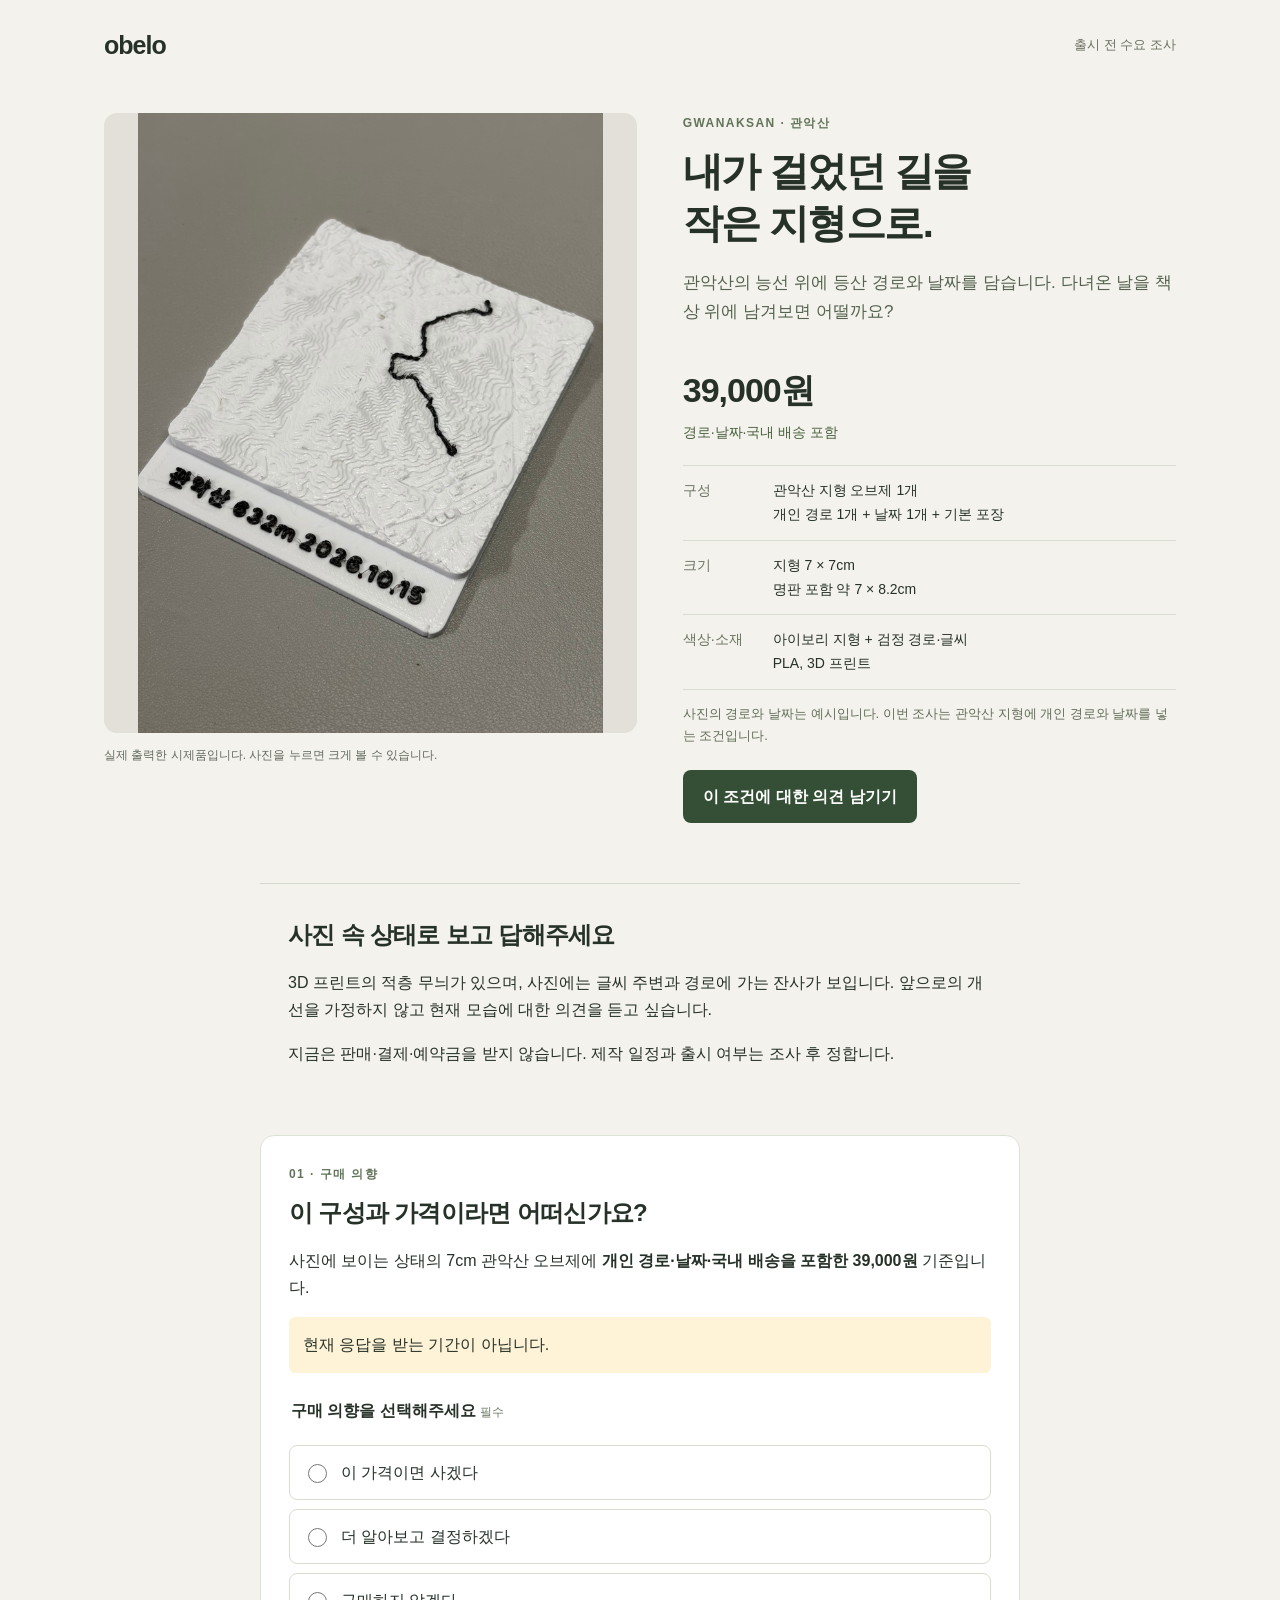
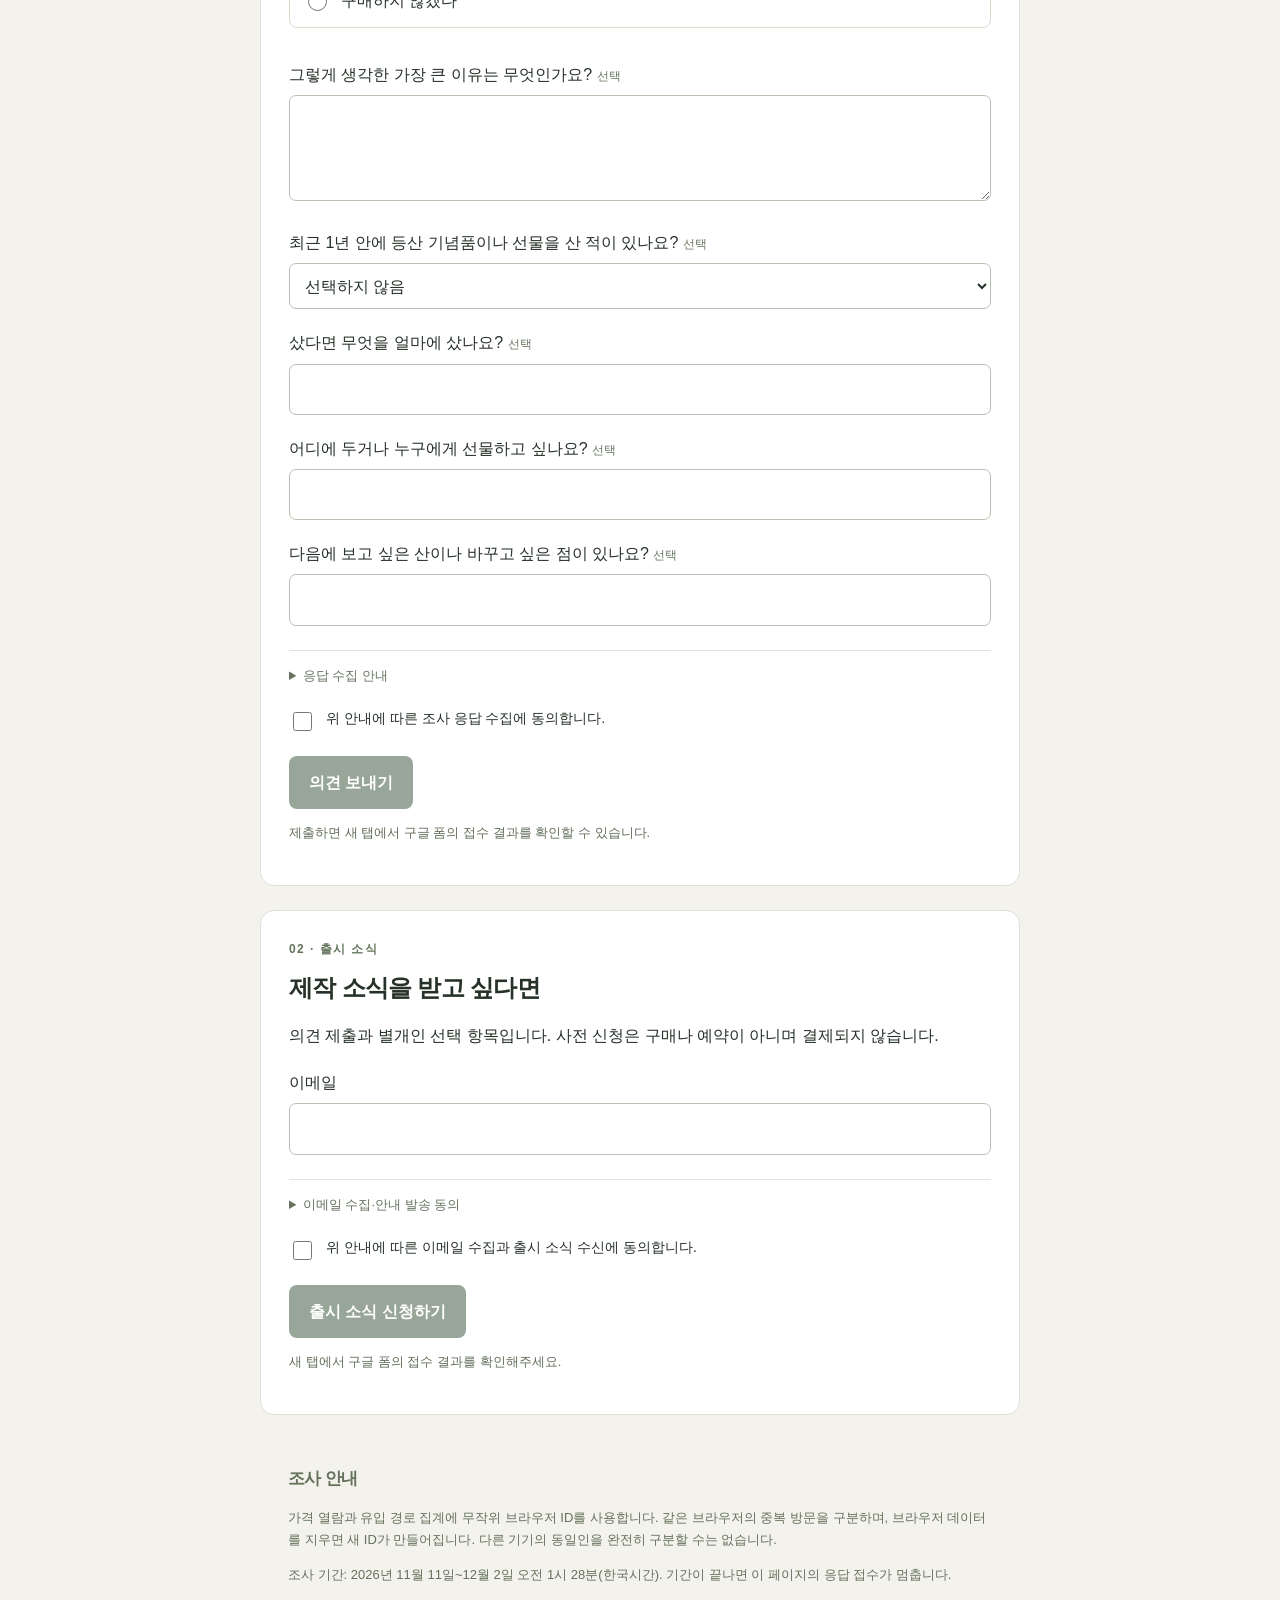
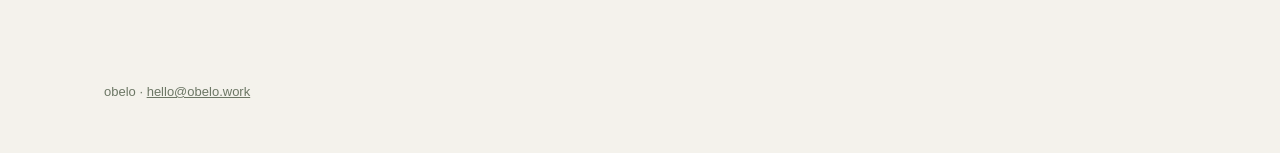
==== route-date-39k/index.html @ c146e379 "Launch 7cm real-photo route/date survey at KRW 39000 delivered" ====
<!doctype html>
<html lang="ko"><head><meta charset="utf-8"><meta name="viewport" content="width=device-width,initial-scale=1"><meta name="robots" content="noindex,nofollow"><title>관악산, 내가 걸었던 길을 담아 | obelo</title><meta name="description" content="7cm 관악산 지형 오브제. 경로·날짜·국내 배송 포함 39,000원 조건의 수요 조사입니다."><meta property="og:title" content="관악산, 내가 걸었던 길을 담아"><meta property="og:image" content="https://obeloworks.com/terrain-test/route-date-39k/actual-print.jpg"><link rel="stylesheet" href="style.css"><script src="config.js" defer></script><script src="app.js" defer></script></head>
<body><a class="skip" href="#main">본문으로 건너뛰기</a><header><a class="brand" href="#main">obelo</a><span>출시 전 수요 조사</span></header>
<main id="main"><section class="hero"><figure><a href="actual-print.jpg" target="_blank" rel="noopener"><img src="actual-print.jpg" width="2880" height="3840" alt="아이보리 관악산 지형 위 검정 경로와 산 이름·높이·날짜가 담긴 실제 출력물"></a><figcaption>실제 출력한 시제품입니다. 사진을 누르면 크게 볼 수 있습니다.</figcaption></figure>
<div class="offer"><p class="eyebrow">GWANAKSAN · 관악산</p><h1>내가 걸었던 길을<br>작은 지형으로.</h1><p class="intro">관악산의 능선 위에 등산 경로와 날짜를 담습니다. 다녀온 날을 책상 위에 남겨보면 어떨까요?</p><div id="price" class="price"><strong>39,000원</strong><span>경로·날짜·국내 배송 포함</span></div>
<dl><div><dt>구성</dt><dd>관악산 지형 오브제 1개<br>개인 경로 1개 + 날짜 1개 + 기본 포장</dd></div><div><dt>크기</dt><dd>지형 7 × 7cm<br>명판 포함 약 7 × 8.2cm</dd></div><div><dt>색상·소재</dt><dd>아이보리 지형 + 검정 경로·글씨<br>PLA, 3D 프린트</dd></div></dl>
<p class="note">사진의 경로와 날짜는 예시입니다. 이번 조사는 관악산 지형에 개인 경로와 날짜를 넣는 조건입니다.</p><a class="primary" href="#survey">이 조건에 대한 의견 남기기</a></div></section>
<section class="explain"><h2>사진 속 상태로 보고 답해주세요</h2><p>3D 프린트의 적층 무늬가 있으며, 사진에는 글씨 주변과 경로에 가는 잔사가 보입니다. 앞으로의 개선을 가정하지 않고 현재 모습에 대한 의견을 듣고 싶습니다.</p><p>지금은 판매·결제·예약금을 받지 않습니다. 제작 일정과 출시 여부는 조사 후 정합니다.</p></section>
<section class="panel" id="survey"><p class="eyebrow">01 · 구매 의향</p><h2>이 구성과 가격이라면 어떠신가요?</h2><p>사진에 보이는 상태의 7cm 관악산 오브제에 <b>개인 경로·날짜·국내 배송을 포함한 39,000원</b> 기준입니다.</p><p class="notice" id="period-status" hidden></p>
<form id="survey-form" method="post" target="_blank" rel="noopener"><fieldset><legend>구매 의향을 선택해주세요 <span>필수</span></legend><label class="choice"><input type="radio" name="intent-choice" value="yes" required>이 가격이면 사겠다</label><label class="choice"><input type="radio" name="intent-choice" value="maybe" required>더 알아보고 결정하겠다</label><label class="choice"><input type="radio" name="intent-choice" value="no" required>구매하지 않겠다</label></fieldset>
<label for="reason">그렇게 생각한 가장 큰 이유는 무엇인가요? <span>선택</span></label><textarea id="reason" maxlength="400" rows="3"></textarea>
<label for="past">최근 1년 안에 등산 기념품이나 선물을 산 적이 있나요? <span>선택</span></label><select id="past"><option value="">선택하지 않음</option><option value="self">내 기념품을 샀다</option><option value="gift">선물을 샀다</option><option value="both">둘 다 샀다</option><option value="none">없다</option></select>
<label for="past-detail">샀다면 무엇을 얼마에 샀나요? <span>선택</span></label><input id="past-detail" type="text" maxlength="160">
<label for="use">어디에 두거나 누구에게 선물하고 싶나요? <span>선택</span></label><input id="use" type="text" maxlength="160">
<label for="future">다음에 보고 싶은 산이나 바꾸고 싶은 점이 있나요? <span>선택</span></label><input id="future" type="text" maxlength="160">
<details class="privacy"><summary>응답 수집 안내</summary><p>수집 항목: 구매 의향과 답변, 무작위 방문자 ID, 유입 경로, 응답 시각. 목적: 가격·구성의 수요 확인. 보관: 조사와 출시 안내 종료 시까지, 최대 1년 후 삭제. 운영: obelo. 삭제 요청: <a href="mailto:hello@obelo.work">hello@obelo.work</a>. 이름·연락처 없이 답할 수 있습니다. 동의하지 않으면 응답을 제출할 수 없습니다.</p></details>
<label class="consent"><input id="survey-consent" type="checkbox" required>위 안내에 따른 조사 응답 수집에 동의합니다.</label><input class="trap" id="website" type="text" tabindex="-1" autocomplete="off" aria-hidden="true"><button type="submit">의견 보내기</button><p class="small" id="survey-message" role="status">제출하면 새 탭에서 구글 폼의 접수 결과를 확인할 수 있습니다.</p></form></section>
<section class="panel" id="notification"><p class="eyebrow">02 · 출시 소식</p><h2>제작 소식을 받고 싶다면</h2><p>의견 제출과 별개인 선택 항목입니다. 사전 신청은 구매나 예약이 아니며 결제되지 않습니다.</p><form id="signup-form" method="post" target="_blank" rel="noopener"><label for="email">이메일</label><input id="email" name="entry.1904911905" type="email" autocomplete="email" required maxlength="160">
<details class="privacy"><summary>이메일 수집·안내 발송 동의</summary><p>수집 항목: 이메일, 무작위 방문자 ID, 유입 경로, 선택한 구매 의향. 목적: 관악산 오브제 출시 안내와 수요 집계. 보관: 출시 안내 종료 시까지, 최대 1년 후 삭제. 운영: obelo. 동의 거부 시 출시 안내를 받을 수 없습니다. 삭제 요청: <a href="mailto:hello@obelo.work">hello@obelo.work</a>.</p></details>
<label class="consent"><input id="signup-consent" type="checkbox" required>위 안내에 따른 이메일 수집과 출시 소식 수신에 동의합니다.</label><button type="submit">출시 소식 신청하기</button><p class="small" id="signup-message" role="status">새 탭에서 구글 폼의 접수 결과를 확인해주세요.</p></form></section>
<section class="footnote"><h2>조사 안내</h2><p>가격 열람과 유입 경로 집계에 무작위 브라우저 ID를 사용합니다. 같은 브라우저의 중복 방문을 구분하며, 브라우저 데이터를 지우면 새 ID가 만들어집니다. 다른 기기의 동일인을 완전히 구분할 수는 없습니다.</p><p>조사 기간: 2026년 11월 11일~12월 2일 오전 1시 28분(한국시간). 기간이 끝나면 이 페이지의 응답 접수가 멈춥니다.</p></section><noscript><p class="notice">이 조사에는 자바스크립트가 필요합니다. 켠 뒤 새로고침해주세요.</p></noscript></main><footer>obelo · <a href="mailto:hello@obelo.work">hello@obelo.work</a></footer></body></html>
---- route-date-39k/style.css ----
*{box-sizing:border-box}html{scroll-behavior:smooth}body{margin:0;color:#263128;background:#f4f2ec;font:16px/1.7 -apple-system,BlinkMacSystemFont,"Apple SD Gothic Neo",sans-serif}a{color:inherit}header,main,footer{max-width:1120px;margin:auto}header{padding:24px;display:flex;justify-content:space-between;align-items:center}header span{font-size:13px;color:#687061}.brand{font-size:25px;font-weight:700;text-decoration:none;letter-spacing:-1px}.skip{position:fixed;top:-90px;background:white;padding:12px;z-index:9}.skip:focus{top:0}.hero{display:grid;grid-template-columns:1.08fr 1fr;gap:46px;padding:22px 24px 36px;align-items:start}figure{margin:0}figure img{width:100%;height:auto;max-height:620px;object-fit:contain;border-radius:13px;display:block;background:#e2e0d8}figcaption{font-size:12px;color:#636b60;margin-top:12px}.eyebrow{font-size:12px;letter-spacing:.12em;font-weight:650;color:#61745a;margin:0 0 12px}h1{font-size:40px;letter-spacing:-1.6px;line-height:1.3;margin:12px 0 20px}h2{font-size:24px;line-height:1.45;letter-spacing:-.7px;margin:0 0 15px}.intro{font-size:17px;color:#54624f}.price{padding:18px 0 20px;display:flex;flex-direction:column;gap:2px}.price strong{font-size:34px;letter-spacing:-1px}.price span{font-size:14px;color:#49613f}dl{margin:0;border-top:1px solid #d8dcd1}dl>div{display:grid;grid-template-columns:80px 1fr;gap:10px;border-bottom:1px solid #d8dcd1;padding:13px 0;font-size:14px}dt{color:#697461}dd{margin:0}.note,.small{font-size:13px;color:#626e5a}.primary,button{min-height:46px;background:#344f36;color:white;border:0;border-radius:8px;font:inherit;font-weight:600;padding:13px 20px;cursor:pointer;display:inline-block;text-decoration:none}.primary{margin-top:10px}button:hover,.primary:hover{background:#263d29}.explain,.panel,.footnote{max-width:760px;margin:24px auto;padding:28px}.explain{border-top:1px solid #d5d9cd;padding-top:34px}.panel{background:#fff;border:1px solid #dde1d6;border-radius:14px;scroll-margin-top:20px}fieldset{border:0;padding:0;margin:24px 0}legend{font-weight:600;margin-bottom:12px}label{display:block;margin-top:20px;margin-bottom:7px}label span,legend span{font-size:12px;font-weight:400;color:#697663}input[type=text],input[type=email],textarea,select{width:100%;font:inherit;background:#fff;border:1px solid #b7c1b1;border-radius:7px;padding:11px;color:#263128;min-height:46px}textarea{resize:vertical}.choice,.consent{display:flex;gap:11px;align-items:flex-start}.choice{border:1px solid #d7dece;border-radius:8px;padding:13px;margin:9px 0}.choice:has(input:checked){background:#eef3e8;border-color:#6e8c64}input[type=checkbox],input[type=radio]{width:19px;height:19px;flex-shrink:0;margin-top:5px;accent-color:#3d603b}.consent{font-size:14px;margin-bottom:22px}.privacy{font-size:13px;color:#66725f;border-top:1px solid #e0e4da;padding-top:14px;margin-top:24px}.privacy summary{cursor:pointer}.trap{position:absolute!important;left:-9999px;width:1px!important;height:1px!important;opacity:0}footer{padding:30px 24px 50px;color:#6c7765;font-size:13px}.footnote{font-size:13px;color:#64715b}.footnote h2{font-size:17px}.notice{padding:14px;background:#fff3d7;border-radius:6px}button:disabled{opacity:.5;cursor:default}:focus-visible{outline:3px solid #bd9142;outline-offset:3px}[hidden]{display:none!important}@media(max-width:720px){header{padding:18px}.hero{grid-template-columns:1fr;gap:24px;padding:8px 18px 24px}figure img{max-height:530px}h1{font-size:34px}.offer{padding:4px 3px}.explain,.panel,.footnote{margin:20px 14px;padding:23px}.price strong{font-size:32px}button,.primary{width:100%;text-align:center}}@media(prefers-reduced-motion:reduce){html{scroll-behavior:auto}}
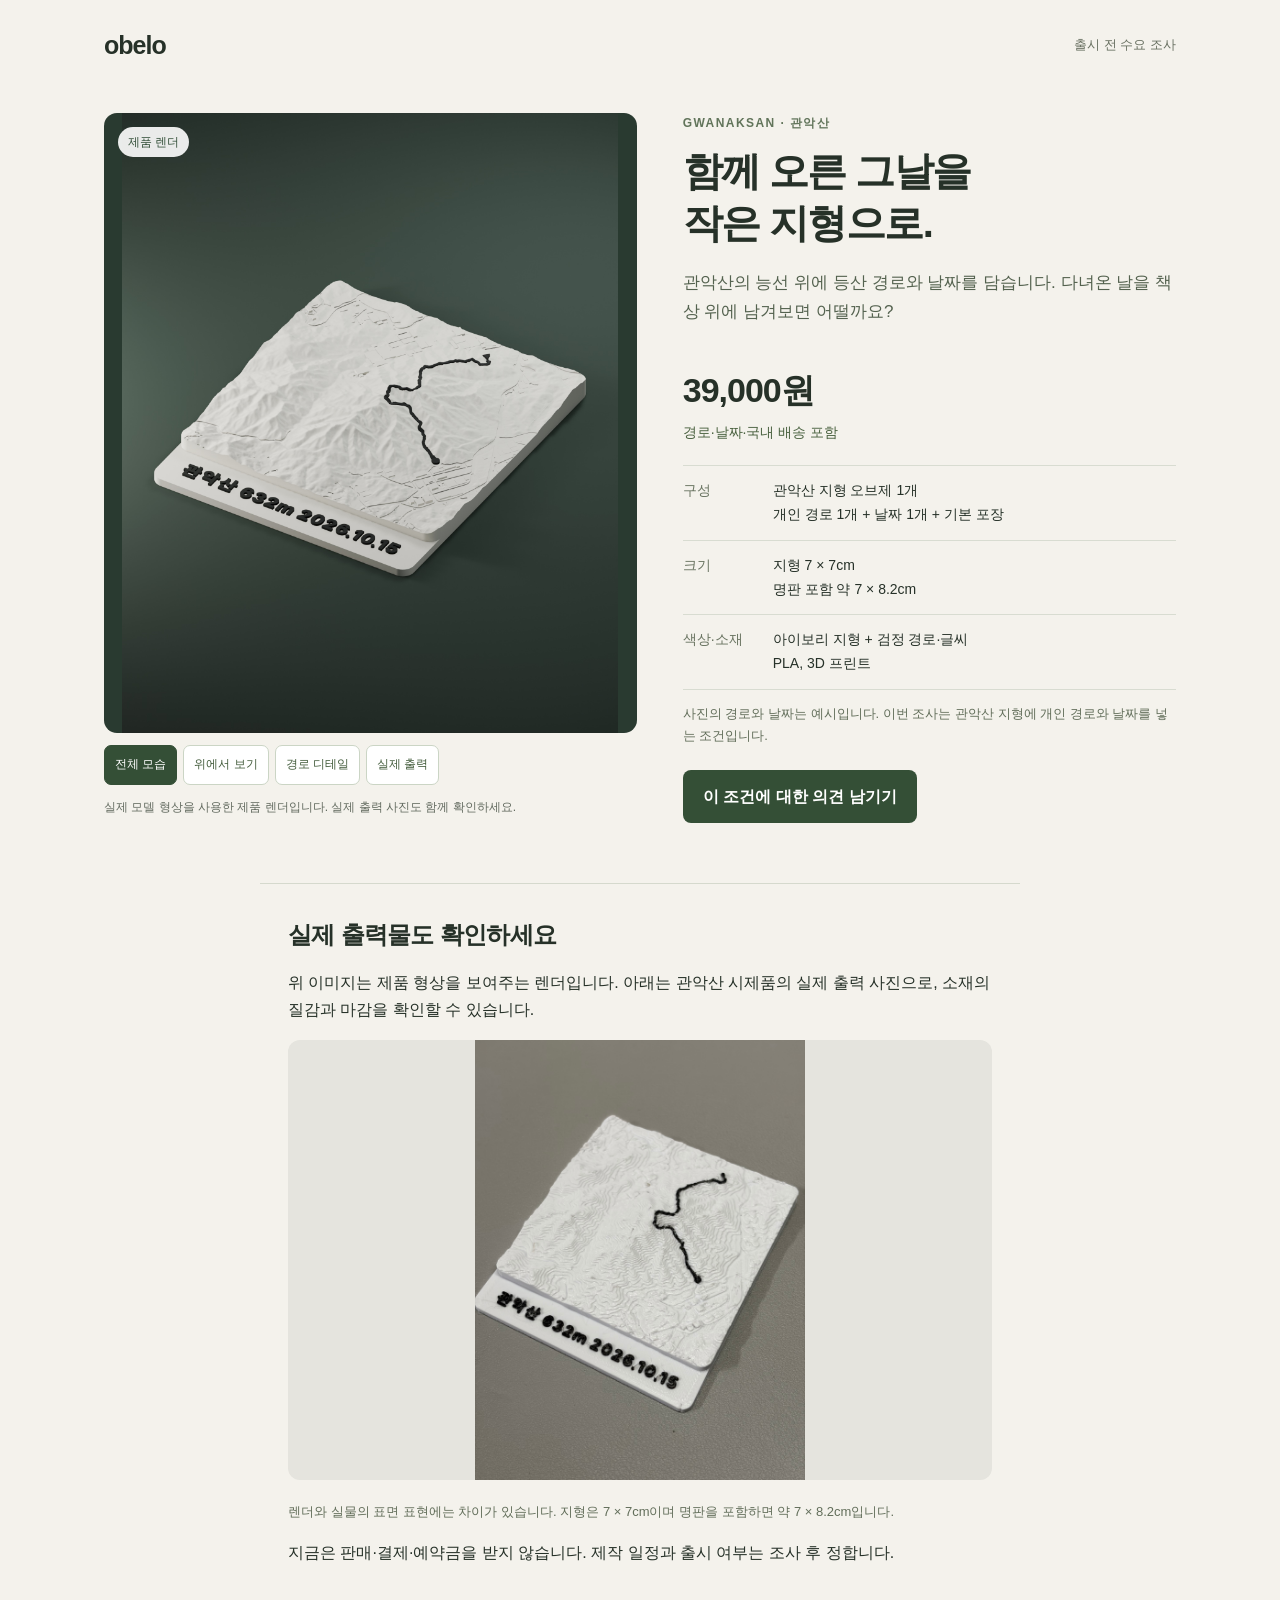
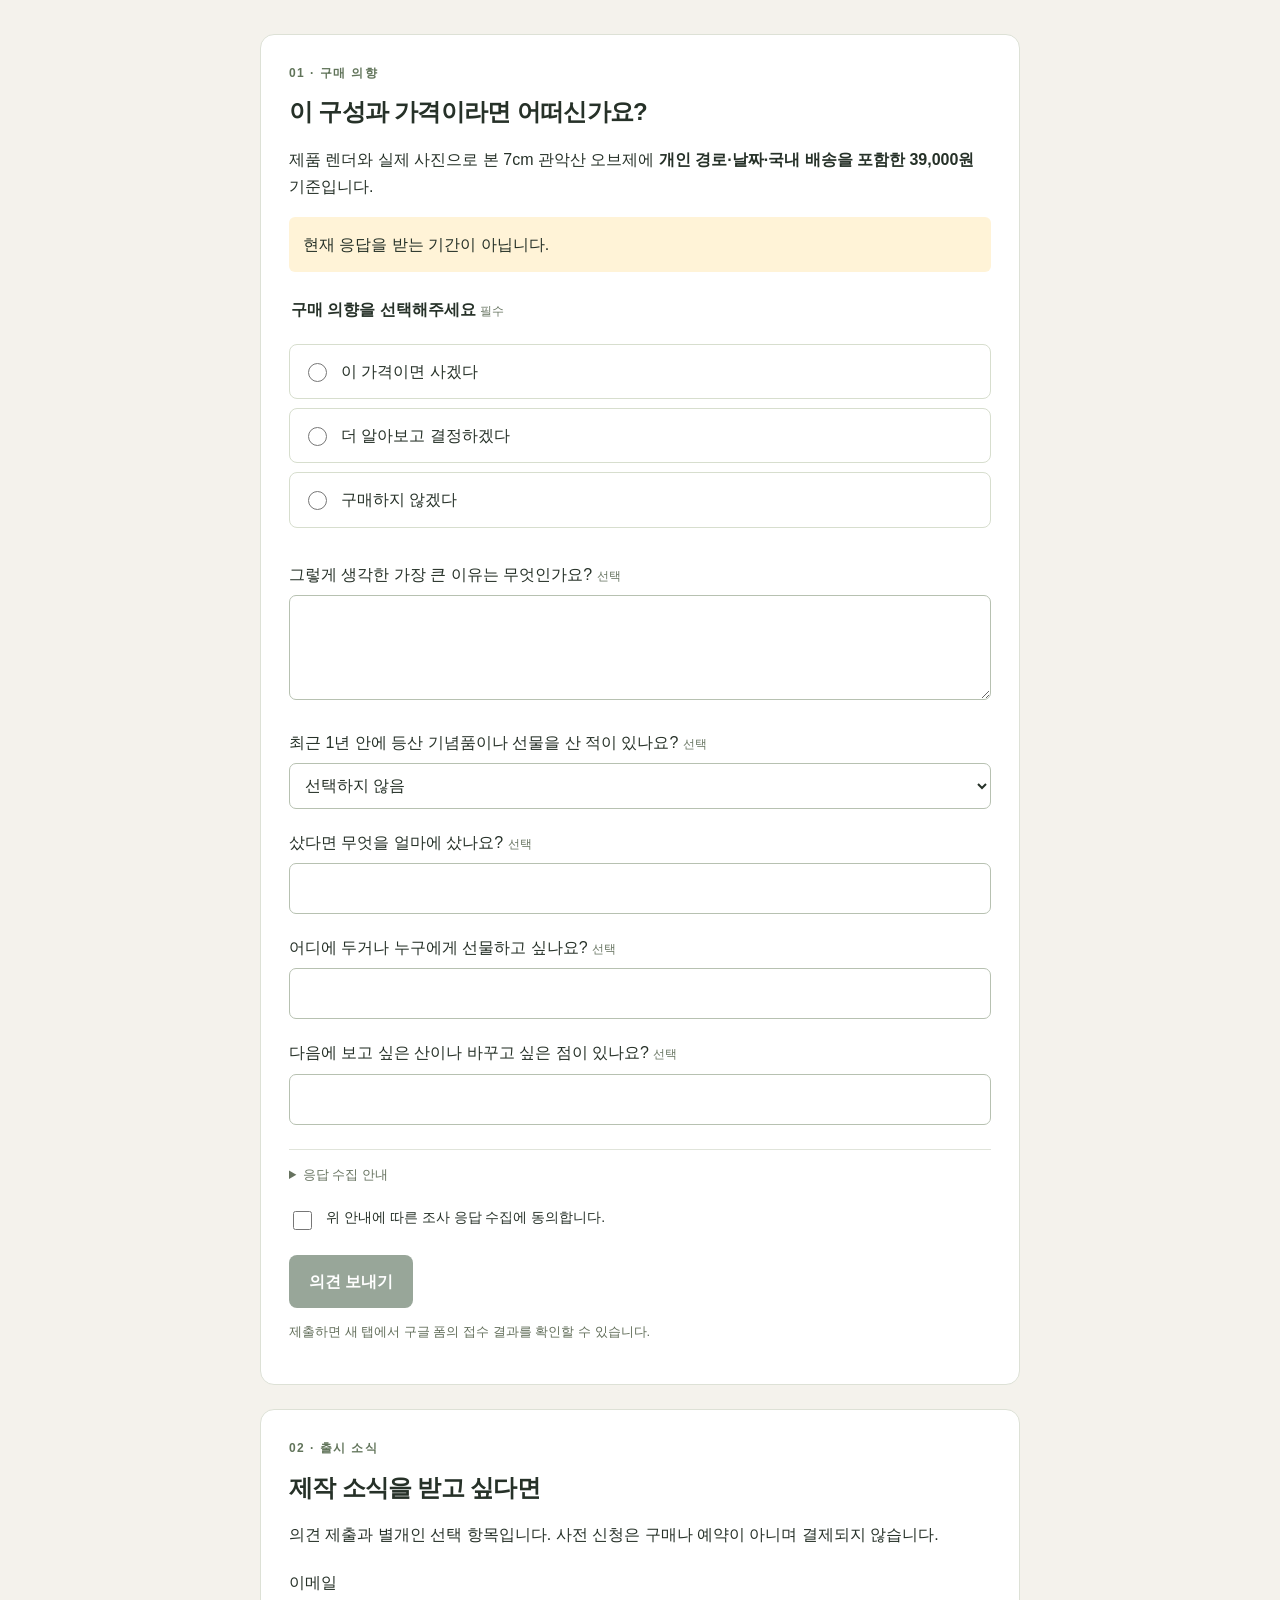
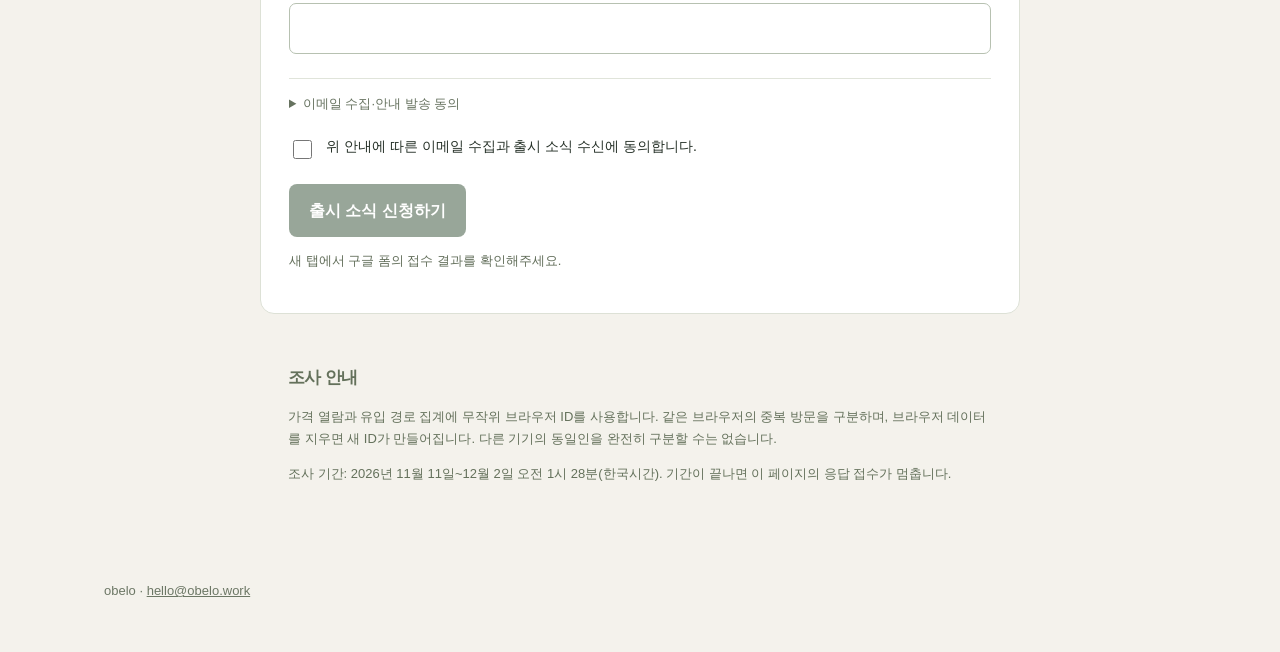
==== commit 3ec3910d: "Use faithful render gallery and separate render-led survey cohort" ====
--- a/route-date-39k/index.html
+++ b/route-date-39k/index.html
@@ -1,12 +1,12 @@
 <!doctype html>
-<html lang="ko"><head><meta charset="utf-8"><meta name="viewport" content="width=device-width,initial-scale=1"><meta name="robots" content="noindex,nofollow"><title>관악산, 내가 걸었던 길을 담아 | obelo</title><meta name="description" content="7cm 관악산 지형 오브제. 경로·날짜·국내 배송 포함 39,000원 조건의 수요 조사입니다."><meta property="og:title" content="관악산, 내가 걸었던 길을 담아"><meta property="og:image" content="https://obeloworks.com/terrain-test/route-date-39k/actual-print.jpg"><link rel="stylesheet" href="style.css"><script src="config.js" defer></script><script src="app.js" defer></script></head>
+<html lang="ko"><head><meta charset="utf-8"><meta name="viewport" content="width=device-width,initial-scale=1"><meta name="robots" content="noindex,nofollow"><title>관악산, 내가 걸었던 길을 담아 | obelo</title><meta name="description" content="7cm 관악산 지형 오브제. 경로·날짜·국내 배송 포함 39,000원 조건의 수요 조사입니다."><meta property="og:title" content="관악산, 내가 걸었던 길을 담아"><meta property="og:image" content="https://obeloworks.com/terrain-test/route-date-39k/hero-render.jpg"><link rel="stylesheet" href="style.css?v=render2"><script src="config.js?v=render2" defer></script><script src="app.js?v=render2" defer></script></head>
 <body><a class="skip" href="#main">본문으로 건너뛰기</a><header><a class="brand" href="#main">obelo</a><span>출시 전 수요 조사</span></header>
-<main id="main"><section class="hero"><figure><a href="actual-print.jpg" target="_blank" rel="noopener"><img src="actual-print.jpg" width="2880" height="3840" alt="아이보리 관악산 지형 위 검정 경로와 산 이름·높이·날짜가 담긴 실제 출력물"></a><figcaption>실제 출력한 시제품입니다. 사진을 누르면 크게 볼 수 있습니다.</figcaption></figure>
-<div class="offer"><p class="eyebrow">GWANAKSAN · 관악산</p><h1>내가 걸었던 길을<br>작은 지형으로.</h1><p class="intro">관악산의 능선 위에 등산 경로와 날짜를 담습니다. 다녀온 날을 책상 위에 남겨보면 어떨까요?</p><div id="price" class="price"><strong>39,000원</strong><span>경로·날짜·국내 배송 포함</span></div>
+<main id="main"><section class="hero"><figure class="render-gallery"><div class="hero-media"><span id="media-kind" class="media-kind">제품 렌더</span><a id="hero-zoom" href="hero-render.jpg" target="_blank" rel="noopener"><img id="hero-image" src="hero-render.jpg" width="1600" height="2000" alt="관악산 7cm 지형 오브제 제품 렌더. 아이보리 지형과 검정 경로·날짜"></a></div><div class="gallery-options" aria-label="제품 이미지 선택"><button type="button" data-image="hero" aria-pressed="true">전체 모습</button><button type="button" data-image="top" aria-pressed="false">위에서 보기</button><button type="button" data-image="detail" aria-pressed="false">경로 디테일</button><button type="button" data-image="actual" aria-pressed="false">실제 출력</button></div><figcaption id="hero-caption">실제 모델 형상을 사용한 제품 렌더입니다. 실제 출력 사진도 함께 확인하세요.</figcaption></figure>
+<div class="offer"><p class="eyebrow">GWANAKSAN · 관악산</p><h1>함께 오른 그날을<br>작은 지형으로.</h1><p class="intro">관악산의 능선 위에 등산 경로와 날짜를 담습니다. 다녀온 날을 책상 위에 남겨보면 어떨까요?</p><div id="price" class="price"><strong>39,000원</strong><span>경로·날짜·국내 배송 포함</span></div>
 <dl><div><dt>구성</dt><dd>관악산 지형 오브제 1개<br>개인 경로 1개 + 날짜 1개 + 기본 포장</dd></div><div><dt>크기</dt><dd>지형 7 × 7cm<br>명판 포함 약 7 × 8.2cm</dd></div><div><dt>색상·소재</dt><dd>아이보리 지형 + 검정 경로·글씨<br>PLA, 3D 프린트</dd></div></dl>
 <p class="note">사진의 경로와 날짜는 예시입니다. 이번 조사는 관악산 지형에 개인 경로와 날짜를 넣는 조건입니다.</p><a class="primary" href="#survey">이 조건에 대한 의견 남기기</a></div></section>
-<section class="explain"><h2>사진 속 상태로 보고 답해주세요</h2><p>3D 프린트의 적층 무늬가 있으며, 사진에는 글씨 주변과 경로에 가는 잔사가 보입니다. 앞으로의 개선을 가정하지 않고 현재 모습에 대한 의견을 듣고 싶습니다.</p><p>지금은 판매·결제·예약금을 받지 않습니다. 제작 일정과 출시 여부는 조사 후 정합니다.</p></section>
-<section class="panel" id="survey"><p class="eyebrow">01 · 구매 의향</p><h2>이 구성과 가격이라면 어떠신가요?</h2><p>사진에 보이는 상태의 7cm 관악산 오브제에 <b>개인 경로·날짜·국내 배송을 포함한 39,000원</b> 기준입니다.</p><p class="notice" id="period-status" hidden></p>
+<section class="explain" id="actual"><h2>실제 출력물도 확인하세요</h2><p>위 이미지는 제품 형상을 보여주는 렌더입니다. 아래는 관악산 시제품의 실제 출력 사진으로, 소재의 질감과 마감을 확인할 수 있습니다.</p><a href="actual-print.jpg" target="_blank" rel="noopener"><img id="actual-photo" class="actual-photo" src="actual-print.jpg" width="2880" height="3840" alt="관악산 시제품의 실제 출력 사진. 표면의 적층 무늬와 검정 경로·글씨"></a><p class="note">렌더와 실물의 표면 표현에는 차이가 있습니다. 지형은 7 × 7cm이며 명판을 포함하면 약 7 × 8.2cm입니다.</p><p>지금은 판매·결제·예약금을 받지 않습니다. 제작 일정과 출시 여부는 조사 후 정합니다.</p></section>
+<section class="panel" id="survey"><p class="eyebrow">01 · 구매 의향</p><h2>이 구성과 가격이라면 어떠신가요?</h2><p>제품 렌더와 실제 사진으로 본 7cm 관악산 오브제에 <b>개인 경로·날짜·국내 배송을 포함한 39,000원</b> 기준입니다.</p><p class="notice" id="period-status" hidden></p>
 <form id="survey-form" method="post" target="_blank" rel="noopener"><fieldset><legend>구매 의향을 선택해주세요 <span>필수</span></legend><label class="choice"><input type="radio" name="intent-choice" value="yes" required>이 가격이면 사겠다</label><label class="choice"><input type="radio" name="intent-choice" value="maybe" required>더 알아보고 결정하겠다</label><label class="choice"><input type="radio" name="intent-choice" value="no" required>구매하지 않겠다</label></fieldset>
 <label for="reason">그렇게 생각한 가장 큰 이유는 무엇인가요? <span>선택</span></label><textarea id="reason" maxlength="400" rows="3"></textarea>
 <label for="past">최근 1년 안에 등산 기념품이나 선물을 산 적이 있나요? <span>선택</span></label><select id="past"><option value="">선택하지 않음</option><option value="self">내 기념품을 샀다</option><option value="gift">선물을 샀다</option><option value="both">둘 다 샀다</option><option value="none">없다</option></select>
--- a/route-date-39k/style.css
+++ b/route-date-39k/style.css
@@ -1 +1,3 @@
 *{box-sizing:border-box}html{scroll-behavior:smooth}body{margin:0;color:#263128;background:#f4f2ec;font:16px/1.7 -apple-system,BlinkMacSystemFont,"Apple SD Gothic Neo",sans-serif}a{color:inherit}header,main,footer{max-width:1120px;margin:auto}header{padding:24px;display:flex;justify-content:space-between;align-items:center}header span{font-size:13px;color:#687061}.brand{font-size:25px;font-weight:700;text-decoration:none;letter-spacing:-1px}.skip{position:fixed;top:-90px;background:white;padding:12px;z-index:9}.skip:focus{top:0}.hero{display:grid;grid-template-columns:1.08fr 1fr;gap:46px;padding:22px 24px 36px;align-items:start}figure{margin:0}figure img{width:100%;height:auto;max-height:620px;object-fit:contain;border-radius:13px;display:block;background:#e2e0d8}figcaption{font-size:12px;color:#636b60;margin-top:12px}.eyebrow{font-size:12px;letter-spacing:.12em;font-weight:650;color:#61745a;margin:0 0 12px}h1{font-size:40px;letter-spacing:-1.6px;line-height:1.3;margin:12px 0 20px}h2{font-size:24px;line-height:1.45;letter-spacing:-.7px;margin:0 0 15px}.intro{font-size:17px;color:#54624f}.price{padding:18px 0 20px;display:flex;flex-direction:column;gap:2px}.price strong{font-size:34px;letter-spacing:-1px}.price span{font-size:14px;color:#49613f}dl{margin:0;border-top:1px solid #d8dcd1}dl>div{display:grid;grid-template-columns:80px 1fr;gap:10px;border-bottom:1px solid #d8dcd1;padding:13px 0;font-size:14px}dt{color:#697461}dd{margin:0}.note,.small{font-size:13px;color:#626e5a}.primary,button{min-height:46px;background:#344f36;color:white;border:0;border-radius:8px;font:inherit;font-weight:600;padding:13px 20px;cursor:pointer;display:inline-block;text-decoration:none}.primary{margin-top:10px}button:hover,.primary:hover{background:#263d29}.explain,.panel,.footnote{max-width:760px;margin:24px auto;padding:28px}.explain{border-top:1px solid #d5d9cd;padding-top:34px}.panel{background:#fff;border:1px solid #dde1d6;border-radius:14px;scroll-margin-top:20px}fieldset{border:0;padding:0;margin:24px 0}legend{font-weight:600;margin-bottom:12px}label{display:block;margin-top:20px;margin-bottom:7px}label span,legend span{font-size:12px;font-weight:400;color:#697663}input[type=text],input[type=email],textarea,select{width:100%;font:inherit;background:#fff;border:1px solid #b7c1b1;border-radius:7px;padding:11px;color:#263128;min-height:46px}textarea{resize:vertical}.choice,.consent{display:flex;gap:11px;align-items:flex-start}.choice{border:1px solid #d7dece;border-radius:8px;padding:13px;margin:9px 0}.choice:has(input:checked){background:#eef3e8;border-color:#6e8c64}input[type=checkbox],input[type=radio]{width:19px;height:19px;flex-shrink:0;margin-top:5px;accent-color:#3d603b}.consent{font-size:14px;margin-bottom:22px}.privacy{font-size:13px;color:#66725f;border-top:1px solid #e0e4da;padding-top:14px;margin-top:24px}.privacy summary{cursor:pointer}.trap{position:absolute!important;left:-9999px;width:1px!important;height:1px!important;opacity:0}footer{padding:30px 24px 50px;color:#6c7765;font-size:13px}.footnote{font-size:13px;color:#64715b}.footnote h2{font-size:17px}.notice{padding:14px;background:#fff3d7;border-radius:6px}button:disabled{opacity:.5;cursor:default}:focus-visible{outline:3px solid #bd9142;outline-offset:3px}[hidden]{display:none!important}@media(max-width:720px){header{padding:18px}.hero{grid-template-columns:1fr;gap:24px;padding:8px 18px 24px}figure img{max-height:530px}h1{font-size:34px}.offer{padding:4px 3px}.explain,.panel,.footnote{margin:20px 14px;padding:23px}.price strong{font-size:32px}button,.primary{width:100%;text-align:center}}@media(prefers-reduced-motion:reduce){html{scroll-behavior:auto}}
+
+.hero-media{position:relative}.media-kind{position:absolute;left:14px;top:14px;padding:5px 10px;border-radius:20px;background:rgba(255,255,255,.9);color:#35513b;font-size:12px;z-index:1}.gallery-options{display:flex;gap:6px;flex-wrap:wrap;margin-top:12px}.gallery-options button{min-height:40px;padding:8px 10px;border:1px solid #cbd5c5;background:#fff;color:#445d3d;font-size:12px;border-radius:7px;font-weight:500}.gallery-options button[aria-pressed=true]{background:#344f36;color:#fff;border-color:#344f36}.actual-photo{width:100%;max-height:440px;object-fit:contain;border-radius:12px;background:#e5e4de}.hero figure img{aspect-ratio:4/5;object-fit:contain;background:#293a30}@media(max-width:720px){.gallery-options button{width:auto;flex:1;white-space:nowrap}.hero figure img{max-height:470px}.actual-photo{max-height:380px}}
